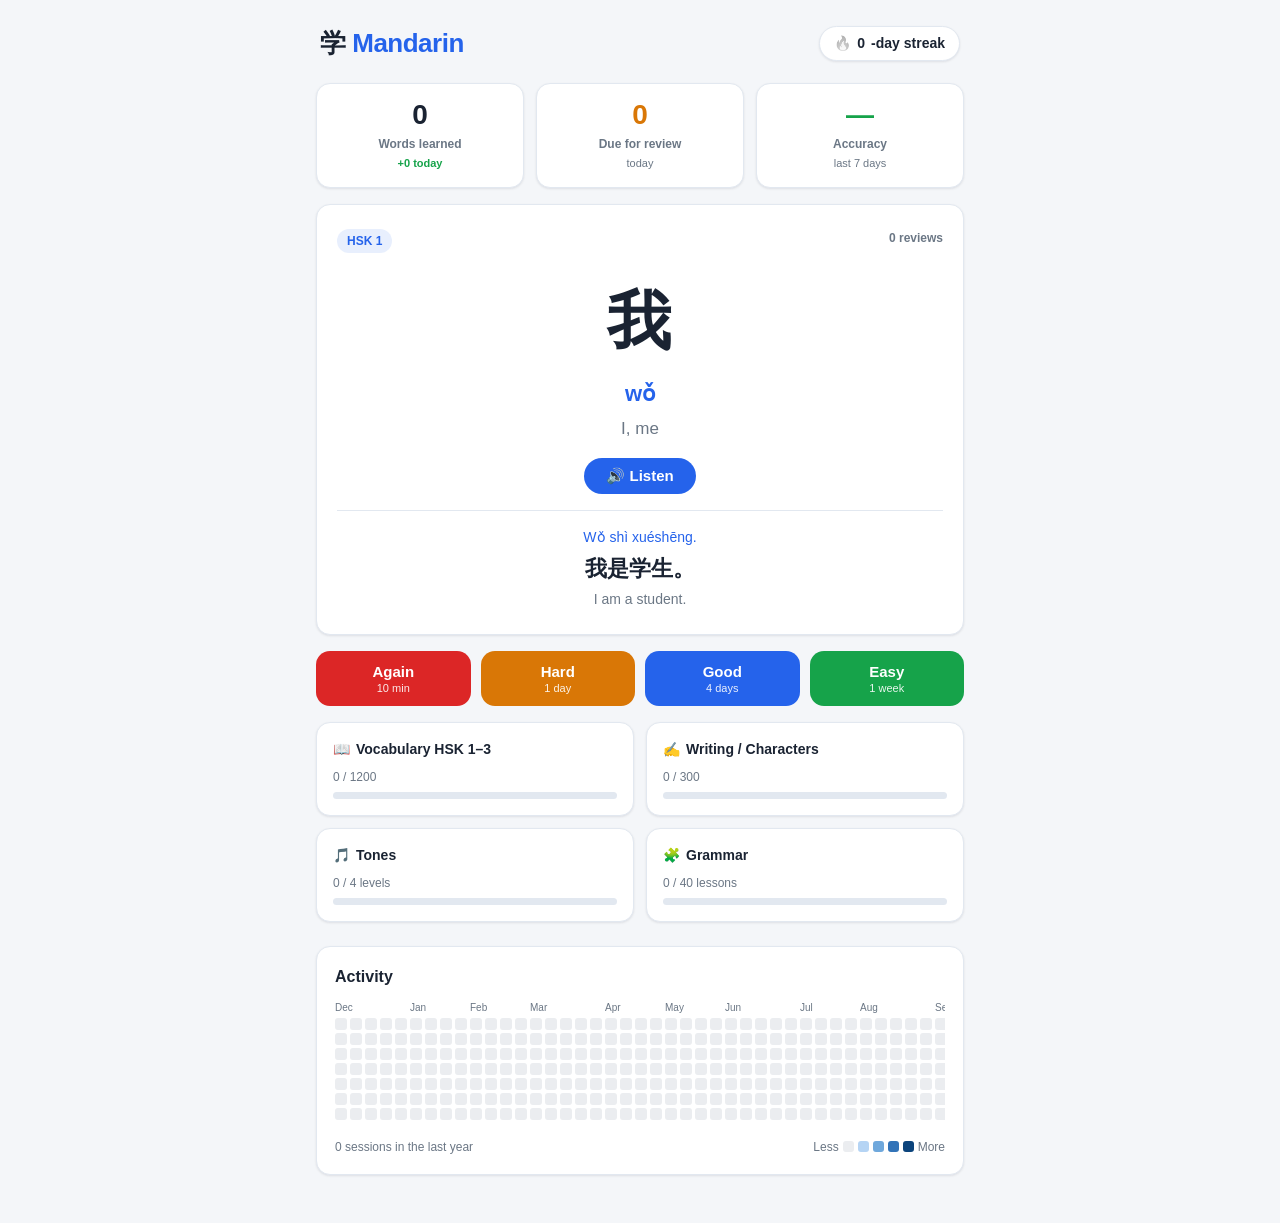
==== index.html @ 76330851 "Build Chinese learning flashcard app Static SM-2 SRS app: flashcards with Web Speech audio, 7-day ac" ====
<!DOCTYPE html>
<html lang="en">
<head>
  <meta charset="UTF-8" />
  <meta name="viewport" content="width=device-width, initial-scale=1.0" />
  <title>学 Mandarin — Daily Chinese</title>
  <link rel="stylesheet" href="style.css" />
</head>
<body>
  <div class="app">
    <!-- 1. Nav bar -->
    <nav class="nav">
      <h1 class="nav-title">学 <span>Mandarin</span></h1>
      <div class="streak" id="streak" title="Daily streak">
        <span class="flame">🔥</span>
        <span id="streak-count">0</span>-day streak
      </div>
    </nav>

    <!-- 2. Stats row -->
    <section class="stats">
      <div class="stat-card">
        <div class="stat-value" id="stat-learned">0</div>
        <div class="stat-label">Words learned</div>
        <div class="stat-sub" id="stat-learned-today">+0 today</div>
      </div>
      <div class="stat-card stat-due">
        <div class="stat-value" id="stat-due">0</div>
        <div class="stat-label">Due for review</div>
        <div class="stat-sub">today</div>
      </div>
      <div class="stat-card stat-acc">
        <div class="stat-value" id="stat-accuracy">—</div>
        <div class="stat-label">Accuracy</div>
        <div class="stat-sub">last 7 days</div>
      </div>
    </section>

    <!-- 3. Flashcard -->
    <section class="flashcard" id="flashcard">
      <div class="card-badge">
        <span class="badge-hsk" id="badge-hsk">HSK 1</span>
        <span class="badge-reviews" id="badge-reviews">0 reviews</span>
      </div>

      <div class="card-main">
        <div class="hanzi" id="card-hanzi">学习</div>
        <div class="pinyin" id="card-pinyin">xuéxí</div>
        <div class="meaning" id="card-meaning">to study, to learn</div>
      </div>

      <button class="listen-btn" id="listen-btn" title="Listen (zh-CN)">
        🔊 Listen
      </button>

      <div class="example">
        <div class="ex-pinyin" id="ex-pinyin">Wǒ měitiān xuéxí zhōngwén.</div>
        <div class="ex-hanzi" id="ex-hanzi">我每天学习中文。</div>
        <div class="ex-translation" id="ex-translation">I study Chinese every day.</div>
      </div>
    </section>

    <!-- 4. SRS buttons -->
    <section class="srs" id="srs">
      <button class="srs-btn again" data-grade="again">Again<span>10 min</span></button>
      <button class="srs-btn hard"  data-grade="hard">Hard<span>1 day</span></button>
      <button class="srs-btn good"  data-grade="good">Good<span>4 days</span></button>
      <button class="srs-btn easy"  data-grade="easy">Easy<span>1 week</span></button>
    </section>

    <!-- 5. Learning modules grid -->
    <section class="modules">
      <div class="module mod-vocab">
        <div class="mod-head"><span class="mod-icon">📖</span> Vocabulary HSK 1–3</div>
        <div class="mod-count" id="mod-vocab-count">0 / 1200</div>
        <div class="bar"><div class="bar-fill" id="mod-vocab-bar"></div></div>
      </div>
      <div class="module mod-writing">
        <div class="mod-head"><span class="mod-icon">✍️</span> Writing / Characters</div>
        <div class="mod-count" id="mod-writing-count">0 / 300</div>
        <div class="bar"><div class="bar-fill" id="mod-writing-bar"></div></div>
      </div>
      <div class="module mod-tones">
        <div class="mod-head"><span class="mod-icon">🎵</span> Tones</div>
        <div class="mod-count" id="mod-tones-count">0 / 4 levels</div>
        <div class="bar"><div class="bar-fill" id="mod-tones-bar"></div></div>
      </div>
      <div class="module mod-grammar">
        <div class="mod-head"><span class="mod-icon">🧩</span> Grammar</div>
        <div class="mod-count" id="mod-grammar-count">0 / 40 lessons</div>
        <div class="bar"><div class="bar-fill" id="mod-grammar-bar"></div></div>
      </div>
    </section>

    <!-- 6. Year activity heatmap -->
    <section class="heatmap-section">
      <h2 class="section-title">Activity</h2>
      <div class="heatmap-scroll">
        <div class="heatmap" id="heatmap"></div>
      </div>
      <div class="heatmap-footer">
        <span id="heatmap-total">0 sessions in the last year</span>
        <div class="legend">
          Less
          <span class="legend-cell level-0"></span>
          <span class="legend-cell level-1"></span>
          <span class="legend-cell level-2"></span>
          <span class="legend-cell level-3"></span>
          <span class="legend-cell level-4"></span>
          More
        </div>
      </div>
    </section>
  </div>

  <div class="tooltip" id="tooltip"></div>
  <script src="app.js"></script>
</body>
</html>
---- style.css ----
:root {
  --bg: #f4f6f9;
  --surface: #ffffff;
  --text: #1a2332;
  --muted: #6b7785;
  --border: #e2e8f0;
  --accent: #2563eb;   /* blue  */
  --success: #16a34a;  /* green */
  --warning: #d97706;  /* amber */
  --pro: #7c3aed;      /* purple */
  --shadow: 0 1px 3px rgba(16, 24, 40, 0.06), 0 1px 2px rgba(16, 24, 40, 0.04);
  --radius: 14px;
}

* { box-sizing: border-box; margin: 0; padding: 0; }

body {
  font-family: -apple-system, BlinkMacSystemFont, "Segoe UI", Roboto, Helvetica, Arial, sans-serif;
  background: var(--bg);
  color: var(--text);
  line-height: 1.5;
  -webkit-font-smoothing: antialiased;
}

.app {
  max-width: 680px;
  margin: 0 auto;
  padding: 16px 16px 48px;
}

/* ---------- Nav ---------- */
.nav {
  display: flex;
  align-items: center;
  justify-content: space-between;
  padding: 8px 4px 20px;
}
.nav-title { font-size: 26px; font-weight: 800; letter-spacing: -0.5px; }
.nav-title span { color: var(--accent); }
.streak {
  display: flex;
  align-items: center;
  gap: 6px;
  background: var(--surface);
  border: 1px solid var(--border);
  border-radius: 999px;
  padding: 6px 14px;
  font-size: 14px;
  font-weight: 600;
  box-shadow: var(--shadow);
}
.flame { filter: grayscale(1) opacity(0.5); }
.streak.active .flame { filter: none; }

/* ---------- Stats ---------- */
.stats {
  display: grid;
  grid-template-columns: repeat(3, 1fr);
  gap: 12px;
  margin-bottom: 16px;
}
.stat-card {
  background: var(--surface);
  border: 1px solid var(--border);
  border-radius: var(--radius);
  padding: 16px;
  text-align: center;
  box-shadow: var(--shadow);
}
.stat-value { font-size: 28px; font-weight: 800; line-height: 1.1; }
.stat-label { font-size: 12px; color: var(--muted); margin-top: 4px; font-weight: 600; }
.stat-sub { font-size: 11px; color: var(--muted); margin-top: 2px; }
.stat-due .stat-value { color: var(--warning); }
.stat-acc .stat-value { color: var(--success); }
.stat-learned-today, #stat-learned-today { color: var(--success); font-weight: 600; }

/* ---------- Flashcard ---------- */
.flashcard {
  background: var(--surface);
  border: 1px solid var(--border);
  border-radius: var(--radius);
  padding: 24px 20px;
  box-shadow: var(--shadow);
  position: relative;
}
.card-badge {
  display: flex;
  justify-content: space-between;
  font-size: 12px;
  font-weight: 600;
}
.badge-hsk {
  background: rgba(37, 99, 235, 0.1);
  color: var(--accent);
  padding: 3px 10px;
  border-radius: 999px;
}
.badge-reviews { color: var(--muted); }
.card-main { text-align: center; padding: 20px 0 8px; }
.hanzi { font-size: 64px; font-weight: 700; letter-spacing: 2px; }
.pinyin { font-size: 22px; color: var(--accent); margin-top: 8px; font-weight: 600; }
.meaning { font-size: 17px; color: var(--muted); margin-top: 6px; }

.listen-btn {
  display: block;
  margin: 8px auto 16px;
  background: var(--accent);
  color: #fff;
  border: none;
  border-radius: 999px;
  padding: 9px 22px;
  font-size: 15px;
  font-weight: 600;
  cursor: pointer;
  transition: transform 0.08s ease, background 0.15s ease;
}
.listen-btn:hover { background: #1d4ed8; }
.listen-btn:active { transform: scale(0.96); }

.example {
  border-top: 1px solid var(--border);
  padding-top: 16px;
  text-align: center;
}
.ex-pinyin { font-size: 14px; color: var(--accent); font-weight: 500; }
.ex-hanzi { font-size: 22px; font-weight: 600; margin: 4px 0; }
.ex-translation { font-size: 14px; color: var(--muted); }

/* ---------- SRS ---------- */
.srs {
  display: grid;
  grid-template-columns: repeat(4, 1fr);
  gap: 10px;
  margin: 16px 0;
}
.srs-btn {
  display: flex;
  flex-direction: column;
  align-items: center;
  gap: 2px;
  border: none;
  border-radius: var(--radius);
  padding: 12px 6px;
  font-size: 15px;
  font-weight: 700;
  color: #fff;
  cursor: pointer;
  transition: transform 0.08s ease, filter 0.15s ease;
}
.srs-btn span { font-size: 11px; font-weight: 500; opacity: 0.9; }
.srs-btn:hover { filter: brightness(1.07); }
.srs-btn:active { transform: scale(0.96); }
.srs-btn.again { background: #dc2626; }
.srs-btn.hard  { background: var(--warning); }
.srs-btn.good  { background: var(--accent); }
.srs-btn.easy  { background: var(--success); }

/* ---------- Modules ---------- */
.modules {
  display: grid;
  grid-template-columns: 1fr 1fr;
  gap: 12px;
  margin-bottom: 24px;
}
.module {
  background: var(--surface);
  border: 1px solid var(--border);
  border-radius: var(--radius);
  padding: 16px;
  box-shadow: var(--shadow);
}
.mod-head { font-size: 14px; font-weight: 700; display: flex; align-items: center; gap: 6px; }
.mod-count { font-size: 12px; color: var(--muted); margin: 8px 0 6px; }
.bar { height: 7px; background: var(--border); border-radius: 999px; overflow: hidden; }
.bar-fill { height: 100%; width: 0%; border-radius: 999px; transition: width 0.4s ease; }
.mod-vocab   .bar-fill { background: var(--accent); }
.mod-writing .bar-fill { background: var(--success); }
.mod-tones   .bar-fill { background: var(--warning); }
.mod-grammar .bar-fill { background: var(--pro); }

/* ---------- Heatmap ---------- */
.section-title { font-size: 16px; font-weight: 700; margin-bottom: 12px; }
.heatmap-section {
  background: var(--surface);
  border: 1px solid var(--border);
  border-radius: var(--radius);
  padding: 18px;
  box-shadow: var(--shadow);
}
.heatmap-scroll { overflow-x: auto; padding-bottom: 6px; }
.heatmap {
  display: grid;
  grid-auto-flow: column;
  grid-template-rows: 14px repeat(7, 12px);
  grid-auto-columns: 12px;
  gap: 3px;
  width: max-content;
}
.hm-month {
  font-size: 10px;
  color: var(--muted);
  grid-row: 1;
  align-self: center;
  white-space: nowrap;
}
.hm-cell {
  width: 12px;
  height: 12px;
  border-radius: 3px;
  background: #ebedf0;
}
.hm-cell.level-0 { background: #ebedf0; }
.hm-cell.level-1 { background: #B5D4F4; }
.hm-cell.level-2 { background: #6FA8DC; }
.hm-cell.level-3 { background: #3273B8; }
.hm-cell.level-4 { background: #0C447C; }

.heatmap-footer {
  display: flex;
  align-items: center;
  justify-content: space-between;
  margin-top: 12px;
  font-size: 12px;
  color: var(--muted);
  flex-wrap: wrap;
  gap: 8px;
}
.legend { display: flex; align-items: center; gap: 4px; }
.legend-cell { width: 11px; height: 11px; border-radius: 3px; display: inline-block; }
.legend-cell.level-0 { background: #ebedf0; }
.legend-cell.level-1 { background: #B5D4F4; }
.legend-cell.level-2 { background: #6FA8DC; }
.legend-cell.level-3 { background: #3273B8; }
.legend-cell.level-4 { background: #0C447C; }

/* ---------- Tooltip ---------- */
.tooltip {
  position: fixed;
  background: #1a2332;
  color: #fff;
  font-size: 12px;
  padding: 6px 10px;
  border-radius: 6px;
  pointer-events: none;
  opacity: 0;
  transition: opacity 0.12s ease;
  z-index: 10;
  white-space: nowrap;
}
.tooltip.show { opacity: 1; }

@media (max-width: 480px) {
  .hanzi { font-size: 52px; }
  .srs-btn { font-size: 13px; }
  .stat-value { font-size: 22px; }
}
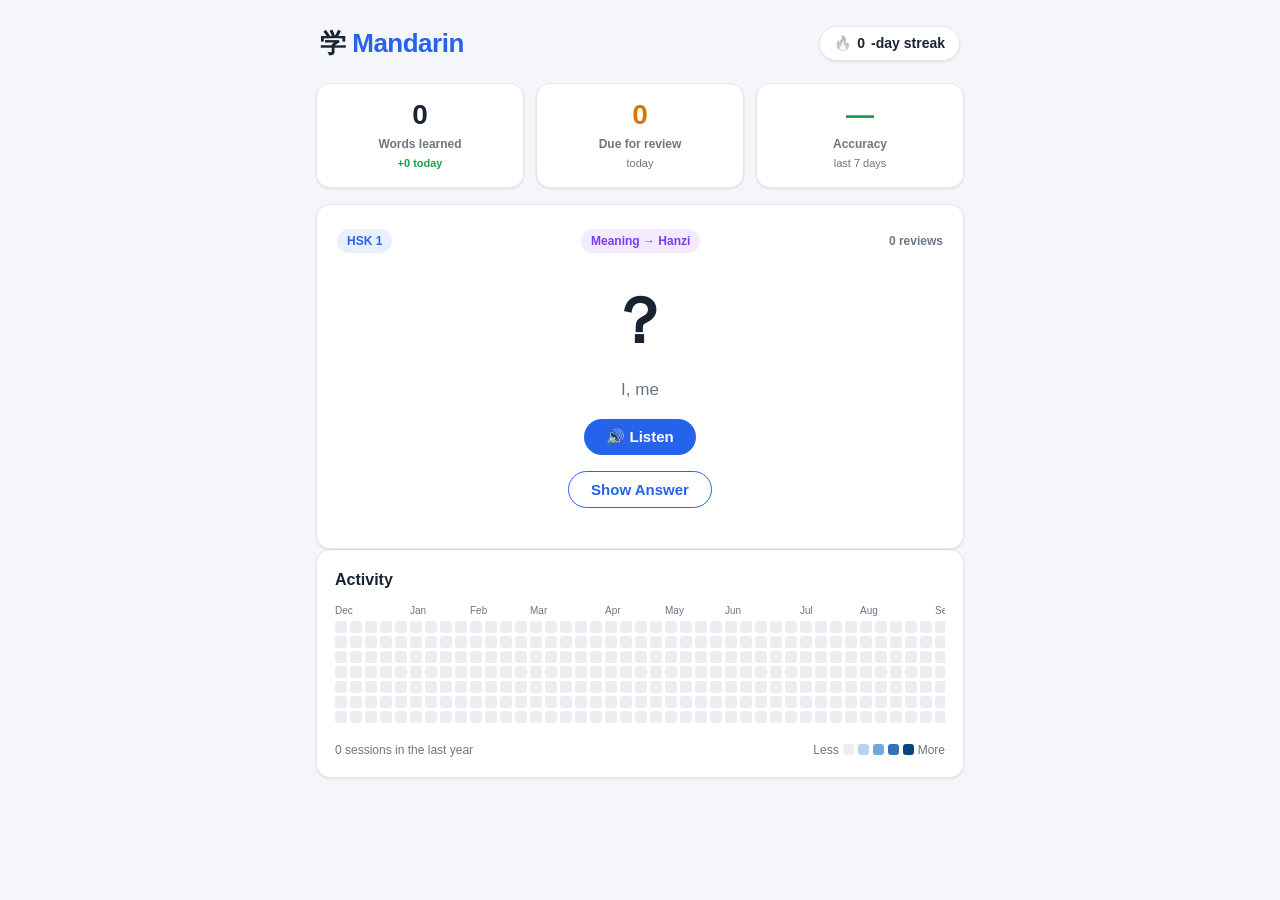
==== commit e8af01ff: "Add active recall, sentence production, and fixed-day SRS Redesign the flashcard flow around the spa" ====
--- a/index.html
+++ b/index.html
@@ -40,6 +40,7 @@
     <section class="flashcard" id="flashcard">
       <div class="card-badge">
         <span class="badge-hsk" id="badge-hsk">HSK 1</span>
+        <span class="badge-mode" id="badge-mode">Hanzi → Meaning</span>
         <span class="badge-reviews" id="badge-reviews">0 reviews</span>
       </div>
 
@@ -53,46 +54,31 @@
         🔊 Listen
       </button>
 
-      <div class="example">
-        <div class="ex-pinyin" id="ex-pinyin">Wǒ měitiān xuéxí zhōngwén.</div>
-        <div class="ex-hanzi" id="ex-hanzi">我每天学习中文。</div>
-        <div class="ex-translation" id="ex-translation">I study Chinese every day.</div>
+      <button class="reveal-btn" id="reveal-btn">Show Answer</button>
+
+      <div class="answer-block" id="answer-block" hidden>
+        <div class="examples" id="examples"></div>
+
+        <div class="compounds" id="compounds"></div>
+
+        <div class="produce">
+          <h3>Write your own sentence</h3>
+          <textarea id="my-sentence-input" placeholder="用这个词造一个句子…"></textarea>
+          <button class="save-sentence-btn" id="save-sentence-btn">Save sentence</button>
+          <ul class="my-sentences-list" id="my-sentences-list"></ul>
+        </div>
       </div>
     </section>
 
     <!-- 4. SRS buttons -->
-    <section class="srs" id="srs">
-      <button class="srs-btn again" data-grade="again">Again<span>10 min</span></button>
-      <button class="srs-btn hard"  data-grade="hard">Hard<span>1 day</span></button>
-      <button class="srs-btn good"  data-grade="good">Good<span>4 days</span></button>
-      <button class="srs-btn easy"  data-grade="easy">Easy<span>1 week</span></button>
+    <section class="srs" id="srs" hidden>
+      <button class="srs-btn again" data-grade="again">Again<span id="again-sub">10 min</span></button>
+      <button class="srs-btn hard"  data-grade="hard">Hard<span id="hard-sub">1 day</span></button>
+      <button class="srs-btn good"  data-grade="good">Good<span id="good-sub">3 days</span></button>
+      <button class="srs-btn easy"  data-grade="easy">Easy<span id="easy-sub">7 days</span></button>
     </section>
 
-    <!-- 5. Learning modules grid -->
-    <section class="modules">
-      <div class="module mod-vocab">
-        <div class="mod-head"><span class="mod-icon">📖</span> Vocabulary HSK 1–3</div>
-        <div class="mod-count" id="mod-vocab-count">0 / 1200</div>
-        <div class="bar"><div class="bar-fill" id="mod-vocab-bar"></div></div>
-      </div>
-      <div class="module mod-writing">
-        <div class="mod-head"><span class="mod-icon">✍️</span> Writing / Characters</div>
-        <div class="mod-count" id="mod-writing-count">0 / 300</div>
-        <div class="bar"><div class="bar-fill" id="mod-writing-bar"></div></div>
-      </div>
-      <div class="module mod-tones">
-        <div class="mod-head"><span class="mod-icon">🎵</span> Tones</div>
-        <div class="mod-count" id="mod-tones-count">0 / 4 levels</div>
-        <div class="bar"><div class="bar-fill" id="mod-tones-bar"></div></div>
-      </div>
-      <div class="module mod-grammar">
-        <div class="mod-head"><span class="mod-icon">🧩</span> Grammar</div>
-        <div class="mod-count" id="mod-grammar-count">0 / 40 lessons</div>
-        <div class="bar"><div class="bar-fill" id="mod-grammar-bar"></div></div>
-      </div>
-    </section>
-
-    <!-- 6. Year activity heatmap -->
+    <!-- 5. Year activity heatmap -->
     <section class="heatmap-section">
       <h2 class="section-title">Activity</h2>
       <div class="heatmap-scroll">
--- a/style.css
+++ b/style.css
@@ -13,6 +13,7 @@
 }
 
 * { box-sizing: border-box; margin: 0; padding: 0; }
+[hidden] { display: none !important; }
 
 body {
   font-family: -apple-system, BlinkMacSystemFont, "Segoe UI", Roboto, Helvetica, Arial, sans-serif;
@@ -85,7 +86,9 @@
 }
 .card-badge {
   display: flex;
+  align-items: center;
   justify-content: space-between;
+  gap: 8px;
   font-size: 12px;
   font-weight: 600;
 }
@@ -94,8 +97,16 @@
   color: var(--accent);
   padding: 3px 10px;
   border-radius: 999px;
-}
-.badge-reviews { color: var(--muted); }
+  flex-shrink: 0;
+}
+.badge-mode {
+  color: var(--pro);
+  background: rgba(124, 58, 237, 0.1);
+  padding: 3px 10px;
+  border-radius: 999px;
+  white-space: nowrap;
+}
+.badge-reviews { color: var(--muted); flex-shrink: 0; }
 .card-main { text-align: center; padding: 20px 0 8px; }
 .hanzi { font-size: 64px; font-weight: 700; letter-spacing: 2px; }
 .pinyin { font-size: 22px; color: var(--accent); margin-top: 8px; font-weight: 600; }
@@ -117,14 +128,112 @@
 .listen-btn:hover { background: #1d4ed8; }
 .listen-btn:active { transform: scale(0.96); }
 
+.reveal-btn {
+  display: block;
+  margin: 4px auto 16px;
+  background: var(--surface);
+  color: var(--accent);
+  border: 1.5px solid var(--accent);
+  border-radius: 999px;
+  padding: 9px 22px;
+  font-size: 15px;
+  font-weight: 600;
+  cursor: pointer;
+  transition: transform 0.08s ease, background 0.15s ease;
+}
+.reveal-btn:hover { background: rgba(37, 99, 235, 0.08); }
+.reveal-btn:active { transform: scale(0.96); }
+
+.answer-block { border-top: 1px solid var(--border); padding-top: 16px; }
+
 .example {
+  text-align: center;
+  padding: 10px 0;
+  position: relative;
+}
+.example + .example { border-top: 1px dashed var(--border); }
+.ex-pinyin { font-size: 14px; color: var(--accent); font-weight: 500; }
+.ex-hanzi { font-size: 22px; font-weight: 600; margin: 4px 0; }
+.ex-translation { font-size: 14px; color: var(--muted); }
+.ex-listen-btn {
+  margin-top: 6px;
+  background: none;
+  border: none;
+  font-size: 16px;
+  cursor: pointer;
+  opacity: 0.7;
+}
+.ex-listen-btn:hover { opacity: 1; }
+
+/* ---------- Compounds ---------- */
+.compounds {
+  display: flex;
+  flex-wrap: wrap;
+  gap: 8px;
+  justify-content: center;
+  padding: 16px 0;
+  border-top: 1px solid var(--border);
+}
+.compound-chip {
+  display: flex;
+  flex-direction: column;
+  align-items: center;
+  gap: 1px;
+  background: var(--bg);
+  border: 1px solid var(--border);
+  border-radius: 10px;
+  padding: 6px 12px;
+  cursor: pointer;
+  transition: background 0.15s ease;
+}
+.compound-chip:hover { background: rgba(37, 99, 235, 0.08); }
+.cp-hanzi { font-size: 16px; font-weight: 700; }
+.cp-pinyin { font-size: 11px; color: var(--accent); }
+.cp-meaning { font-size: 10px; color: var(--muted); }
+
+/* ---------- Produce (own sentence) ---------- */
+.produce {
   border-top: 1px solid var(--border);
   padding-top: 16px;
   text-align: center;
 }
-.ex-pinyin { font-size: 14px; color: var(--accent); font-weight: 500; }
-.ex-hanzi { font-size: 22px; font-weight: 600; margin: 4px 0; }
-.ex-translation { font-size: 14px; color: var(--muted); }
+.produce h3 { font-size: 14px; font-weight: 700; margin-bottom: 10px; }
+.produce textarea {
+  width: 100%;
+  min-height: 60px;
+  border: 1px solid var(--border);
+  border-radius: 10px;
+  padding: 10px 12px;
+  font-size: 15px;
+  font-family: inherit;
+  resize: vertical;
+}
+.save-sentence-btn {
+  display: block;
+  margin: 10px auto 0;
+  background: var(--success);
+  color: #fff;
+  border: none;
+  border-radius: 999px;
+  padding: 8px 20px;
+  font-size: 14px;
+  font-weight: 600;
+  cursor: pointer;
+}
+.save-sentence-btn:hover { filter: brightness(1.07); }
+.my-sentences-list {
+  list-style: none;
+  margin-top: 12px;
+  text-align: left;
+  font-size: 14px;
+  color: var(--text);
+}
+.my-sentences-list li {
+  background: var(--bg);
+  border-radius: 8px;
+  padding: 8px 12px;
+  margin-bottom: 6px;
+}
 
 /* ---------- SRS ---------- */
 .srs {
@@ -154,29 +263,6 @@
 .srs-btn.hard  { background: var(--warning); }
 .srs-btn.good  { background: var(--accent); }
 .srs-btn.easy  { background: var(--success); }
-
-/* ---------- Modules ---------- */
-.modules {
-  display: grid;
-  grid-template-columns: 1fr 1fr;
-  gap: 12px;
-  margin-bottom: 24px;
-}
-.module {
-  background: var(--surface);
-  border: 1px solid var(--border);
-  border-radius: var(--radius);
-  padding: 16px;
-  box-shadow: var(--shadow);
-}
-.mod-head { font-size: 14px; font-weight: 700; display: flex; align-items: center; gap: 6px; }
-.mod-count { font-size: 12px; color: var(--muted); margin: 8px 0 6px; }
-.bar { height: 7px; background: var(--border); border-radius: 999px; overflow: hidden; }
-.bar-fill { height: 100%; width: 0%; border-radius: 999px; transition: width 0.4s ease; }
-.mod-vocab   .bar-fill { background: var(--accent); }
-.mod-writing .bar-fill { background: var(--success); }
-.mod-tones   .bar-fill { background: var(--warning); }
-.mod-grammar .bar-fill { background: var(--pro); }
 
 /* ---------- Heatmap ---------- */
 .section-title { font-size: 16px; font-weight: 700; margin-bottom: 12px; }
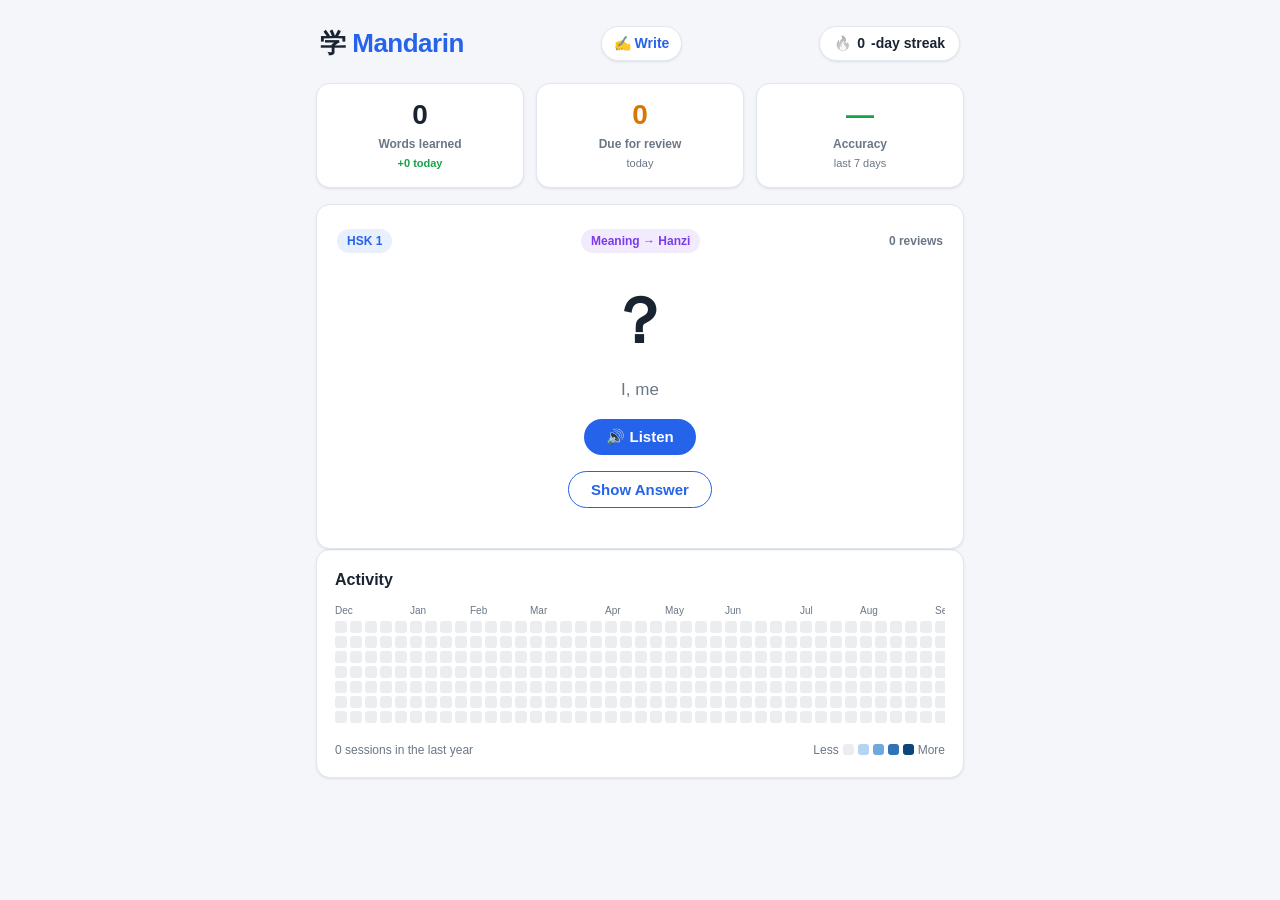
==== commit 080deb3d: "Add handwriting practice page with 20 HSK 1 characters New standalone page (handwriting.html + handw" ====
--- a/index.html
+++ b/index.html
@@ -11,6 +11,7 @@
     <!-- 1. Nav bar -->
     <nav class="nav">
       <h1 class="nav-title">学 <span>Mandarin</span></h1>
+      <a class="nav-link" href="handwriting.html" title="Handwriting practice">✍️ Write</a>
       <div class="streak" id="streak" title="Daily streak">
         <span class="flame">🔥</span>
         <span id="streak-count">0</span>-day streak
--- a/style.css
+++ b/style.css
@@ -52,6 +52,18 @@
 }
 .flame { filter: grayscale(1) opacity(0.5); }
 .streak.active .flame { filter: none; }
+.nav-link {
+  font-size: 14px;
+  font-weight: 600;
+  color: var(--accent);
+  text-decoration: none;
+  padding: 6px 12px;
+  border: 1px solid var(--border);
+  border-radius: 999px;
+  background: var(--surface);
+  box-shadow: var(--shadow);
+}
+.nav-link:hover { background: rgba(37, 99, 235, 0.08); }
 
 /* ---------- Stats ---------- */
 .stats {
